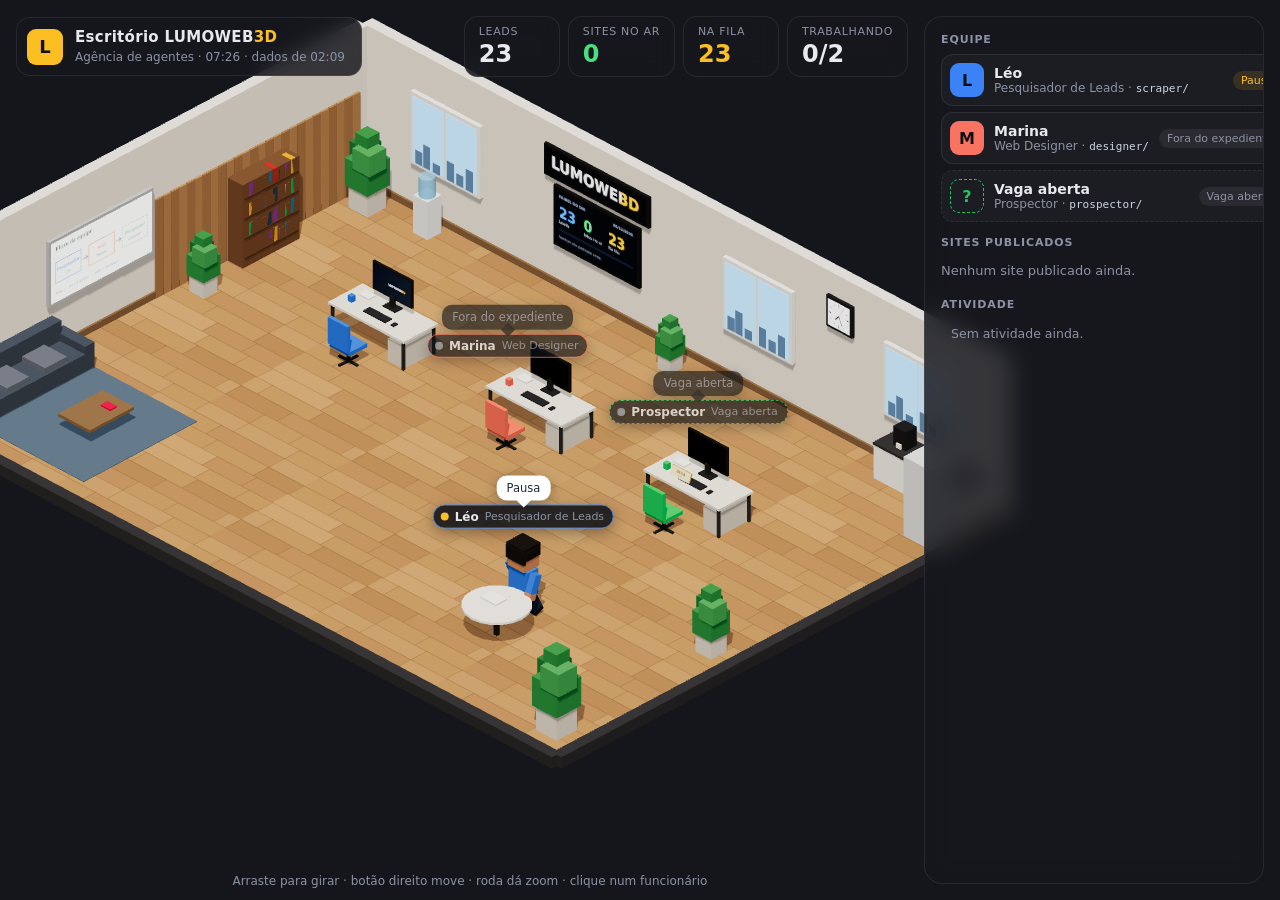
==== escritorio/index.html @ a56348cf "Escritório: atualiza página e dados" ====
<!doctype html>
<html lang="pt-BR">
<head>
  <meta charset="utf-8">
  <meta name="robots" content="noindex">
  <meta name="viewport" content="width=device-width, initial-scale=1">
  <title>Escritório LUMOWEB3D</title>
  <link rel="icon" href="data:image/svg+xml,<svg xmlns='http://www.w3.org/2000/svg' viewBox='0 0 32 32'><rect width='32' height='32' rx='7' fill='%23fbbf24'/><rect x='9' y='7' width='6' height='18' fill='%23111'/><rect x='9' y='19' width='14' height='6' fill='%23111'/></svg>">
  <link rel="stylesheet" href="estilo.css">
  <script type="importmap">
    {
      "imports": {
        "three": "./vendor/three/build/three.module.js",
        "three/addons/": "./vendor/three/examples/jsm/"
      }
    }
  </script>
</head>
<body>
  <main id="palco"></main>

  <header class="topo">
    <div class="marca">
      <span class="logo">L</span>
      <div><b>Escritório LUMOWEB<em>3D</em></b><small>Agência de agentes · <span id="relogio">--:--</span><span id="atualizado"></span></small></div>
    </div>
    <dl class="metricas">
      <div><dt>Leads</dt><dd id="m-leads">–</dd></div>
      <div><dt>Sites no ar</dt><dd id="m-sites" class="verde">–</dd></div>
      <div><dt>Na fila</dt><dd id="m-fila" class="amarelo">–</dd></div>
      <div><dt>Trabalhando</dt><dd id="m-ativos">–</dd></div>
    </dl>
  </header>

  <aside class="painel">
    <section>
      <h2>Equipe</h2>
      <ul id="equipe" class="equipe"></ul>
    </section>
    <section>
      <h2>Sites publicados</h2>
      <ul id="sites" class="sites"></ul>
    </section>
    <section class="cresce">
      <h2>Atividade</h2>
      <ul id="atividade" class="atividade"></ul>
    </section>
  </aside>

  <div id="detalhe" class="detalhe" hidden>
    <button class="fechar" aria-label="Fechar">×</button>
    <div class="conteudo"></div>
  </div>

  <p class="dica">Arraste para girar · botão direito move · roda dá zoom · clique num funcionário</p>
  <p class="aviso-offline">Sem conexão com o servidor do escritório…</p>

  <script type="module" src="cena.js"></script>
</body>
</html>
---- escritorio/estilo.css ----
:root {
  --fundo: #14161b;
  --vidro: rgba(22, 24, 30, 0.82);
  --borda: rgba(255, 255, 255, 0.08);
  --texto: #e7e9ee;
  --suave: #8b93a4;
  --verde: #4ade80;
  --amarelo: #fbbf24;
  --vermelho: #f87171;
  --raio: 14px;
  --painel: 340px;
  font-family: Inter, system-ui, -apple-system, 'Segoe UI', sans-serif;
  color: var(--texto);
}

* { box-sizing: border-box; }
html, body { margin: 0; height: 100%; background: var(--fundo); overflow: hidden; }
button { font: inherit; color: inherit; }
code { font-family: ui-monospace, Consolas, monospace; font-size: 0.92em; color: #cbd5e1; }

#palco { position: fixed; inset: 0; }
#palco canvas { display: block; }
.camada-rotulos { position: absolute; inset: 0; }

/* ---------- Topo ---------- */
.topo {
  position: fixed; top: 16px; left: 16px; right: calc(var(--painel) + 32px);
  display: flex; gap: 16px; align-items: center; justify-content: space-between; flex-wrap: wrap;
  pointer-events: none;
}
.topo > * { pointer-events: auto; }
.marca {
  display: flex; gap: 12px; align-items: center; padding: 10px 16px 10px 10px;
  background: var(--vidro); border: 1px solid var(--borda); border-radius: var(--raio); backdrop-filter: blur(10px);
}
.marca b { display: block; font-size: 15px; letter-spacing: 0.02em; }
.marca em { font-style: normal; color: var(--amarelo); }
.marca small { color: var(--suave); font-size: 12px; }
.logo {
  width: 36px; height: 36px; border-radius: 9px; display: grid; place-items: center;
  background: var(--amarelo); color: #111; font-weight: 800; font-size: 18px;
}
.metricas { display: flex; gap: 8px; margin: 0; }
.metricas div {
  min-width: 96px; padding: 8px 14px; background: var(--vidro); border: 1px solid var(--borda);
  border-radius: var(--raio); backdrop-filter: blur(10px);
}
.metricas dt { font-size: 11px; color: var(--suave); text-transform: uppercase; letter-spacing: 0.06em; }
.metricas dd { margin: 2px 0 0; font-size: 24px; font-weight: 700; font-variant-numeric: tabular-nums; }
.verde { color: var(--verde); }
.amarelo { color: var(--amarelo); }

/* ---------- Painel lateral ---------- */
.painel {
  position: fixed; top: 16px; right: 16px; bottom: 16px; width: var(--painel);
  display: flex; flex-direction: column; gap: 14px; padding: 16px;
  background: var(--vidro); border: 1px solid var(--borda); border-radius: 18px; backdrop-filter: blur(12px);
  overflow: hidden;
}
.painel section { display: flex; flex-direction: column; min-height: 0; }
.painel .cresce { flex: 1; }
.painel h2 { margin: 0 0 8px; font-size: 11px; font-weight: 600; color: var(--suave); text-transform: uppercase; letter-spacing: 0.08em; }
.painel ul { list-style: none; margin: 0; padding: 0; }

.equipe { display: grid; gap: 6px; }
.membro {
  width: 100%; display: flex; align-items: center; gap: 10px; padding: 8px; text-align: left;
  background: rgba(255, 255, 255, 0.03); border: 1px solid var(--borda); border-radius: 12px; cursor: pointer;
  transition: background 0.2s, border-color 0.2s;
}
.membro:hover, .membro:focus-visible { background: rgba(255, 255, 255, 0.07); border-color: var(--cor); outline: none; }
.avatar {
  flex: none; width: 34px; height: 34px; border-radius: 9px; display: grid; place-items: center;
  background: var(--cor); color: #111; font-weight: 800;
}
.membro .info { flex: 1; min-width: 0; }
.membro b { display: block; font-size: 14px; }
.membro small { color: var(--suave); font-size: 12px; white-space: nowrap; overflow: hidden; text-overflow: ellipsis; display: block; }
.selo { font-size: 11px; padding: 3px 8px; border-radius: 999px; background: rgba(255, 255, 255, 0.06); color: var(--suave); white-space: nowrap; }
.membro[data-estado='trabalhando'] .selo { background: rgba(74, 222, 128, 0.15); color: var(--verde); }
.membro[data-estado='erro'] .selo { background: rgba(248, 113, 113, 0.15); color: var(--vermelho); }
.membro[data-estado='ocioso'] .selo { background: rgba(251, 191, 36, 0.12); color: var(--amarelo); }
.membro[data-estado='vaga'] { border-style: dashed; }
.membro[data-estado='vaga'] .avatar { background: transparent; border: 1px dashed var(--cor); color: var(--cor); }

.sites { display: grid; gap: 4px; max-height: 190px; overflow: auto; }
.sites a {
  display: block; padding: 8px 10px; border-radius: 10px; text-decoration: none; color: inherit;
  background: rgba(255, 255, 255, 0.03); transition: background 0.2s;
}
.sites a:hover { background: rgba(74, 222, 128, 0.1); }
.sites b { display: block; font-size: 13px; white-space: nowrap; overflow: hidden; text-overflow: ellipsis; }
.sites small { color: var(--suave); font-size: 11px; }

.atividade { overflow: auto; display: grid; gap: 2px; align-content: start; }
.atividade li { display: flex; gap: 10px; font-size: 12.5px; line-height: 1.4; padding: 6px 0 6px 10px; border-left: 2px solid var(--cor); }
.atividade time { color: var(--suave); font-variant-numeric: tabular-nums; flex: none; }
.vazio { color: var(--suave); font-size: 13px; padding: 6px 0; border: 0 !important; }

/* ---------- Etiquetas sobre os bonequinhos ---------- */
.etiqueta {
  display: flex; flex-direction: column; align-items: center; gap: 4px;
  background: none; border: 0; padding: 0; cursor: pointer; pointer-events: auto;
}
.cracha {
  display: flex; align-items: center; gap: 6px; padding: 4px 9px 4px 7px; border-radius: 999px;
  background: rgba(17, 19, 24, 0.88); border: 1.5px solid var(--cor); font-size: 12px; white-space: nowrap;
  box-shadow: 0 4px 14px rgba(0, 0, 0, 0.35);
}
.cracha small { color: var(--suave); font-size: 11px; }
.ponto { width: 8px; height: 8px; border-radius: 50%; background: var(--suave); }
.balao {
  max-width: 240px; padding: 5px 10px; border-radius: 10px; font-size: 11.5px; line-height: 1.3;
  background: #fff; color: #1f2937; box-shadow: 0 4px 14px rgba(0, 0, 0, 0.3); position: relative;
}
.balao:empty { display: none; }
.balao::after {
  content: ''; position: absolute; left: 50%; bottom: -5px; width: 10px; height: 10px;
  background: inherit; transform: translateX(-50%) rotate(45deg);
}
.etiqueta[data-estado='trabalhando'] .ponto { background: var(--verde); box-shadow: 0 0 0 0 var(--verde); animation: pulso 1.6s infinite; }
.etiqueta[data-estado='ocioso'] .ponto { background: var(--amarelo); }
.etiqueta[data-estado='erro'] .ponto { background: var(--vermelho); }
.etiqueta[data-estado='erro'] .balao { background: #fee2e2; color: #991b1b; }
.etiqueta[data-estado='offline'], .etiqueta[data-estado='vaga'] { opacity: 0.75; }
.etiqueta[data-estado='offline'] .balao, .etiqueta[data-estado='vaga'] .balao { background: rgba(17, 19, 24, 0.85); color: var(--suave); }
.etiqueta[data-estado='vaga'] .cracha { border-style: dashed; }
@keyframes pulso { 70% { box-shadow: 0 0 0 7px transparent; } 100% { box-shadow: 0 0 0 0 transparent; } }

/* ---------- Detalhe do funcionário ---------- */
.detalhe {
  position: fixed; left: 16px; bottom: 16px; width: min(380px, calc(100vw - 32px)); max-height: 60vh; overflow: auto;
  padding: 18px; background: var(--vidro); border: 1px solid var(--borda); border-top: 3px solid var(--cor);
  border-radius: 18px; backdrop-filter: blur(12px); box-shadow: 0 20px 50px rgba(0, 0, 0, 0.45);
  animation: entra 0.25s ease-out;
}
@keyframes entra { from { opacity: 0; transform: translateY(10px); } }
.detalhe .fechar {
  position: absolute; top: 10px; right: 10px; width: 32px; height: 32px; border-radius: 8px;
  background: rgba(255, 255, 255, 0.06); border: 0; font-size: 20px; cursor: pointer;
}
.detalhe header { display: flex; gap: 12px; align-items: center; }
.detalhe header .avatar { width: 44px; height: 44px; font-size: 20px; }
.detalhe h2 { margin: 0; font-size: 18px; }
.detalhe header p { margin: 2px 0 0; color: var(--suave); font-size: 13px; }
.descricao { font-size: 13px; color: #c3c8d4; line-height: 1.5; }
.detalhe dl { display: grid; grid-template-columns: auto 1fr; gap: 6px 14px; margin: 12px 0; font-size: 13px; }
.detalhe dt { color: var(--suave); }
.detalhe dd { margin: 0; }
.detalhe h3 { font-size: 11px; color: var(--suave); text-transform: uppercase; letter-spacing: 0.08em; margin: 16px 0 6px; }
.historico { list-style: none; padding: 0; margin: 0; display: grid; gap: 4px; font-size: 12.5px; }
.historico time { color: var(--suave); margin-right: 6px; font-variant-numeric: tabular-nums; }
.historico li[data-estado='erro'] { color: var(--vermelho); }

.dica {
  position: fixed; left: 50%; bottom: 12px; transform: translateX(calc(-50% - var(--painel) / 2));
  margin: 0; font-size: 12px; color: var(--suave); pointer-events: none;
}
.aviso-offline {
  display: none; position: fixed; top: 90px; left: 50%; transform: translateX(-50%); margin: 0;
  padding: 8px 14px; border-radius: 999px; background: #7f1d1d; font-size: 13px;
}
.desconectado .aviso-offline { display: block; }

/* ---------- Telas menores ---------- */
@media (max-width: 900px) {
  :root { --painel: 0px; }
  .topo { right: 16px; }
  .metricas div { min-width: 0; padding: 6px 10px; }
  .metricas dd { font-size: 18px; }
  .painel { top: auto; left: 16px; width: auto; height: 34vh; }
  .detalhe { bottom: calc(34vh + 28px); }
  .dica { display: none; }
}
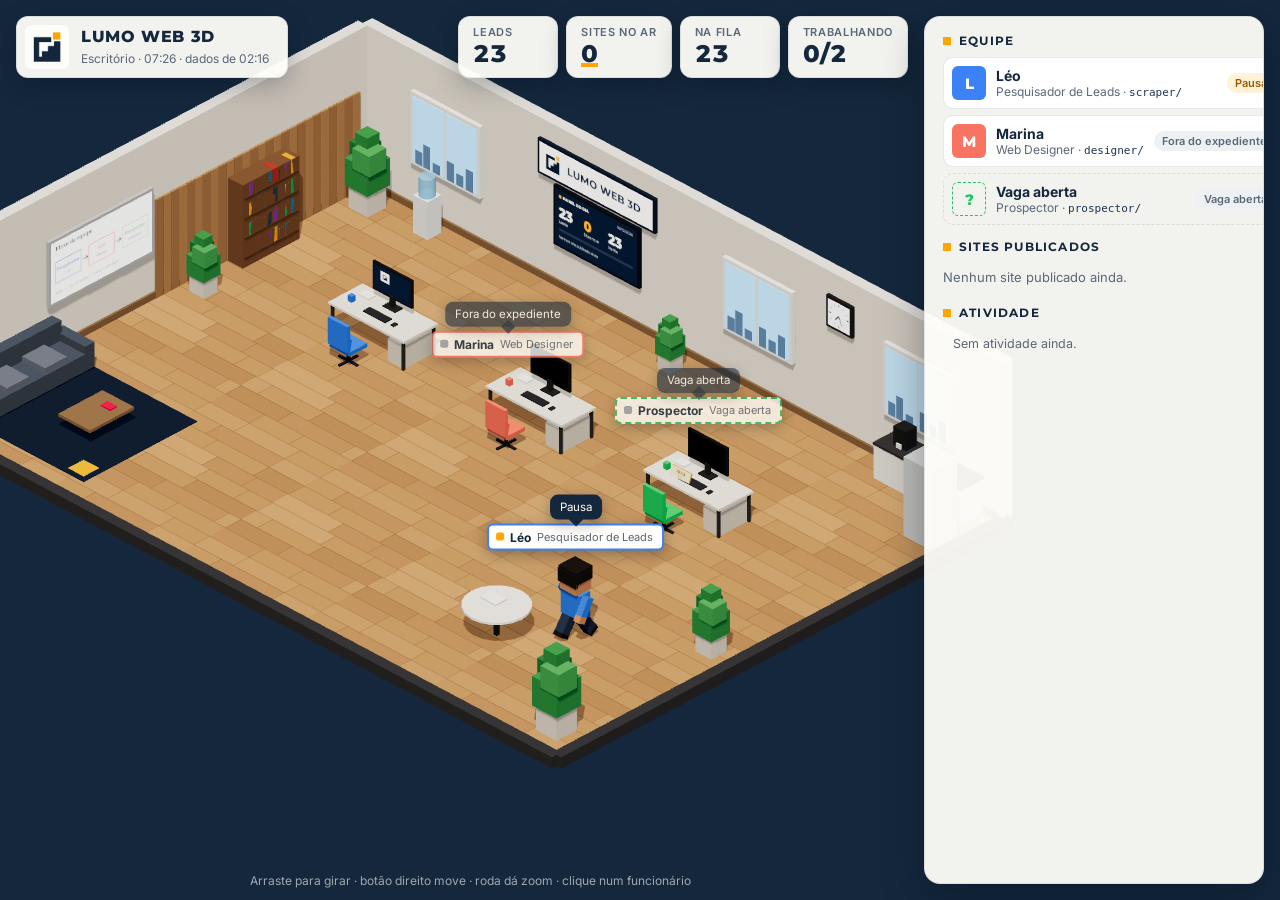
==== commit 63fb9de5: "Escritório: atualiza página e dados" ====
--- a/escritorio/index.html
+++ b/escritorio/index.html
@@ -4,8 +4,11 @@
   <meta charset="utf-8">
   <meta name="robots" content="noindex">
   <meta name="viewport" content="width=device-width, initial-scale=1">
-  <title>Escritório LUMOWEB3D</title>
-  <link rel="icon" href="data:image/svg+xml,<svg xmlns='http://www.w3.org/2000/svg' viewBox='0 0 32 32'><rect width='32' height='32' rx='7' fill='%23fbbf24'/><rect x='9' y='7' width='6' height='18' fill='%23111'/><rect x='9' y='19' width='14' height='6' fill='%23111'/></svg>">
+  <title>Escritório LUMO WEB 3D</title>
+  <link rel="icon" type="image/png" href="marca/logo.png">
+  <link rel="preconnect" href="https://fonts.googleapis.com">
+  <link rel="preconnect" href="https://fonts.gstatic.com" crossorigin>
+  <link rel="stylesheet" href="https://fonts.googleapis.com/css2?family=Inter:wght@400;500;600;700&family=Montserrat:wght@600;700;800&display=swap">
   <link rel="stylesheet" href="estilo.css">
   <script type="importmap">
     {
@@ -21,13 +24,13 @@
 
   <header class="topo">
     <div class="marca">
-      <span class="logo">L</span>
-      <div><b>Escritório LUMOWEB<em>3D</em></b><small>Agência de agentes · <span id="relogio">--:--</span><span id="atualizado"></span></small></div>
+      <img class="logo" src="marca/logo.png" alt="LUMO WEB 3D" width="44" height="44">
+      <div><b>LUMO WEB 3D</b><small>Escritório · <span id="relogio">--:--</span><span id="atualizado"></span></small></div>
     </div>
     <dl class="metricas">
       <div><dt>Leads</dt><dd id="m-leads">–</dd></div>
-      <div><dt>Sites no ar</dt><dd id="m-sites" class="verde">–</dd></div>
-      <div><dt>Na fila</dt><dd id="m-fila" class="amarelo">–</dd></div>
+      <div><dt>Sites no ar</dt><dd id="m-sites" class="destaque">–</dd></div>
+      <div><dt>Na fila</dt><dd id="m-fila">–</dd></div>
       <div><dt>Trabalhando</dt><dd id="m-ativos">–</dd></div>
     </dl>
   </header>
--- a/escritorio/estilo.css
+++ b/escritorio/estilo.css
@@ -1,14 +1,20 @@
+/* Identidade LUMO WEB 3D: azul-marinho (base), laranja (destaques e ações), branco quente (fundos). */
 :root {
-  --fundo: #14161b;
-  --vidro: rgba(22, 24, 30, 0.82);
-  --borda: rgba(255, 255, 255, 0.08);
-  --texto: #e7e9ee;
-  --suave: #8b93a4;
-  --verde: #4ade80;
-  --amarelo: #fbbf24;
-  --vermelho: #f87171;
-  --raio: 14px;
+  --marinho: #14273c;
+  --marinho-2: #1d3550;
+  --laranja: #ffa602;
+  --branco: #fefdf9;
+  --fundo: var(--marinho);
+  --cartao: rgba(254, 253, 249, 0.95);
+  --borda: rgba(20, 39, 60, 0.1);
+  --texto: var(--marinho);
+  --suave: #5b6878;
+  --ok: #15803d;
+  --pausa: #9a5b00;
+  --erro: #c62828;
+  --raio: 12px;
   --painel: 340px;
+  --titulo: Montserrat, Inter, system-ui, sans-serif;
   font-family: Inter, system-ui, -apple-system, 'Segoe UI', sans-serif;
   color: var(--texto);
 }
@@ -16,7 +22,7 @@
 * { box-sizing: border-box; }
 html, body { margin: 0; height: 100%; background: var(--fundo); overflow: hidden; }
 button { font: inherit; color: inherit; }
-code { font-family: ui-monospace, Consolas, monospace; font-size: 0.92em; color: #cbd5e1; }
+code { font-family: ui-monospace, Consolas, monospace; font-size: 0.92em; color: var(--marinho-2); }
 
 #palco { position: fixed; inset: 0; }
 #palco canvas { display: block; }
@@ -25,75 +31,77 @@
 /* ---------- Topo ---------- */
 .topo {
   position: fixed; top: 16px; left: 16px; right: calc(var(--painel) + 32px);
-  display: flex; gap: 16px; align-items: center; justify-content: space-between; flex-wrap: wrap;
+  display: flex; gap: 12px; align-items: stretch; justify-content: space-between; flex-wrap: wrap;
   pointer-events: none;
 }
 .topo > * { pointer-events: auto; }
 .marca {
-  display: flex; gap: 12px; align-items: center; padding: 10px 16px 10px 10px;
-  background: var(--vidro); border: 1px solid var(--borda); border-radius: var(--raio); backdrop-filter: blur(10px);
+  display: flex; gap: 12px; align-items: center; padding: 8px 18px 8px 8px;
+  background: var(--cartao); border: 1px solid var(--borda); border-radius: var(--raio);
+  box-shadow: 0 8px 24px rgba(5, 14, 26, 0.25);
 }
-.marca b { display: block; font-size: 15px; letter-spacing: 0.02em; }
-.marca em { font-style: normal; color: var(--amarelo); }
+/* A logo original já traz a própria área de respiro, sempre sobre fundo claro */
+.logo { display: block; width: 44px; height: 44px; border-radius: 6px; }
+.marca b { display: block; font: 800 16px/1.2 var(--titulo); letter-spacing: 0.04em; }
 .marca small { color: var(--suave); font-size: 12px; }
-.logo {
-  width: 36px; height: 36px; border-radius: 9px; display: grid; place-items: center;
-  background: var(--amarelo); color: #111; font-weight: 800; font-size: 18px;
-}
 .metricas { display: flex; gap: 8px; margin: 0; }
 .metricas div {
-  min-width: 96px; padding: 8px 14px; background: var(--vidro); border: 1px solid var(--borda);
-  border-radius: var(--raio); backdrop-filter: blur(10px);
+  min-width: 100px; padding: 8px 14px; background: var(--cartao); border: 1px solid var(--borda);
+  border-radius: var(--raio); box-shadow: 0 8px 24px rgba(5, 14, 26, 0.25);
 }
-.metricas dt { font-size: 11px; color: var(--suave); text-transform: uppercase; letter-spacing: 0.06em; }
-.metricas dd { margin: 2px 0 0; font-size: 24px; font-weight: 700; font-variant-numeric: tabular-nums; }
-.verde { color: var(--verde); }
-.amarelo { color: var(--amarelo); }
+.metricas dt { font-size: 11px; font-weight: 600; color: var(--suave); text-transform: uppercase; letter-spacing: 0.06em; }
+.metricas dd { margin: 2px 0 0; font: 800 24px/1.1 var(--titulo); font-variant-numeric: tabular-nums; }
+.metricas .destaque { color: var(--marinho); box-shadow: inset 0 -4px 0 var(--laranja); display: inline-block; }
 
 /* ---------- Painel lateral ---------- */
 .painel {
   position: fixed; top: 16px; right: 16px; bottom: 16px; width: var(--painel);
-  display: flex; flex-direction: column; gap: 14px; padding: 16px;
-  background: var(--vidro); border: 1px solid var(--borda); border-radius: 18px; backdrop-filter: blur(12px);
-  overflow: hidden;
+  display: flex; flex-direction: column; gap: 16px; padding: 18px;
+  background: var(--cartao); border: 1px solid var(--borda); border-radius: 16px;
+  box-shadow: 0 12px 40px rgba(5, 14, 26, 0.35); overflow: hidden;
 }
 .painel section { display: flex; flex-direction: column; min-height: 0; }
 .painel .cresce { flex: 1; }
-.painel h2 { margin: 0 0 8px; font-size: 11px; font-weight: 600; color: var(--suave); text-transform: uppercase; letter-spacing: 0.08em; }
+.painel h2 {
+  margin: 0 0 10px; font: 700 12px/1 var(--titulo); color: var(--marinho);
+  text-transform: uppercase; letter-spacing: 0.1em; display: flex; align-items: center; gap: 8px;
+}
+/* Quadradinho laranja da logo como marcador de seção */
+.painel h2::before { content: ''; width: 8px; height: 8px; background: var(--laranja); }
 .painel ul { list-style: none; margin: 0; padding: 0; }
 
 .equipe { display: grid; gap: 6px; }
 .membro {
   width: 100%; display: flex; align-items: center; gap: 10px; padding: 8px; text-align: left;
-  background: rgba(255, 255, 255, 0.03); border: 1px solid var(--borda); border-radius: 12px; cursor: pointer;
-  transition: background 0.2s, border-color 0.2s;
+  background: #fff; border: 1px solid var(--borda); border-radius: 10px; cursor: pointer;
+  transition: border-color 0.2s, box-shadow 0.2s;
 }
-.membro:hover, .membro:focus-visible { background: rgba(255, 255, 255, 0.07); border-color: var(--cor); outline: none; }
+.membro:hover, .membro:focus-visible { border-color: var(--cor); box-shadow: 0 4px 14px rgba(20, 39, 60, 0.12); outline: none; }
 .avatar {
-  flex: none; width: 34px; height: 34px; border-radius: 9px; display: grid; place-items: center;
-  background: var(--cor); color: #111; font-weight: 800;
+  flex: none; width: 34px; height: 34px; border-radius: 6px; display: grid; place-items: center;
+  background: var(--cor); color: #fff; font: 800 15px var(--titulo);
 }
 .membro .info { flex: 1; min-width: 0; }
 .membro b { display: block; font-size: 14px; }
 .membro small { color: var(--suave); font-size: 12px; white-space: nowrap; overflow: hidden; text-overflow: ellipsis; display: block; }
-.selo { font-size: 11px; padding: 3px 8px; border-radius: 999px; background: rgba(255, 255, 255, 0.06); color: var(--suave); white-space: nowrap; }
-.membro[data-estado='trabalhando'] .selo { background: rgba(74, 222, 128, 0.15); color: var(--verde); }
-.membro[data-estado='erro'] .selo { background: rgba(248, 113, 113, 0.15); color: var(--vermelho); }
-.membro[data-estado='ocioso'] .selo { background: rgba(251, 191, 36, 0.12); color: var(--amarelo); }
-.membro[data-estado='vaga'] { border-style: dashed; }
-.membro[data-estado='vaga'] .avatar { background: transparent; border: 1px dashed var(--cor); color: var(--cor); }
+.selo { font-size: 11px; font-weight: 600; padding: 3px 8px; border-radius: 999px; background: #eef1f4; color: var(--suave); white-space: nowrap; }
+.membro[data-estado='trabalhando'] .selo { background: #dcfce7; color: var(--ok); }
+.membro[data-estado='erro'] .selo { background: #fde2e2; color: var(--erro); }
+.membro[data-estado='ocioso'] .selo { background: #fff2d6; color: var(--pausa); }
+.membro[data-estado='vaga'] { border-style: dashed; background: transparent; }
+.membro[data-estado='vaga'] .avatar { background: transparent; border: 1.5px dashed var(--cor); color: var(--cor); }
 
 .sites { display: grid; gap: 4px; max-height: 190px; overflow: auto; }
 .sites a {
-  display: block; padding: 8px 10px; border-radius: 10px; text-decoration: none; color: inherit;
-  background: rgba(255, 255, 255, 0.03); transition: background 0.2s;
+  display: block; padding: 8px 10px; border-radius: 8px; text-decoration: none; color: inherit;
+  background: #fff; border: 1px solid var(--borda); transition: border-color 0.2s;
 }
-.sites a:hover { background: rgba(74, 222, 128, 0.1); }
+.sites a:hover, .sites a:focus-visible { border-color: var(--laranja); outline: none; }
 .sites b { display: block; font-size: 13px; white-space: nowrap; overflow: hidden; text-overflow: ellipsis; }
 .sites small { color: var(--suave); font-size: 11px; }
 
 .atividade { overflow: auto; display: grid; gap: 2px; align-content: start; }
-.atividade li { display: flex; gap: 10px; font-size: 12.5px; line-height: 1.4; padding: 6px 0 6px 10px; border-left: 2px solid var(--cor); }
+.atividade li { display: flex; gap: 10px; font-size: 12.5px; line-height: 1.4; padding: 6px 0 6px 10px; border-left: 3px solid var(--cor); }
 .atividade time { color: var(--suave); font-variant-numeric: tabular-nums; flex: none; }
 .vazio { color: var(--suave); font-size: 13px; padding: 6px 0; border: 0 !important; }
 
@@ -103,62 +111,65 @@
   background: none; border: 0; padding: 0; cursor: pointer; pointer-events: auto;
 }
 .cracha {
-  display: flex; align-items: center; gap: 6px; padding: 4px 9px 4px 7px; border-radius: 999px;
-  background: rgba(17, 19, 24, 0.88); border: 1.5px solid var(--cor); font-size: 12px; white-space: nowrap;
-  box-shadow: 0 4px 14px rgba(0, 0, 0, 0.35);
+  display: flex; align-items: center; gap: 6px; padding: 4px 9px 4px 7px; border-radius: 6px;
+  background: var(--branco); color: var(--marinho); border: 2px solid var(--cor); font-size: 12px; white-space: nowrap;
+  box-shadow: 0 4px 14px rgba(5, 14, 26, 0.3);
 }
 .cracha small { color: var(--suave); font-size: 11px; }
-.ponto { width: 8px; height: 8px; border-radius: 50%; background: var(--suave); }
+.ponto { width: 8px; height: 8px; border-radius: 2px; background: #9aa5b1; }
 .balao {
-  max-width: 240px; padding: 5px 10px; border-radius: 10px; font-size: 11.5px; line-height: 1.3;
-  background: #fff; color: #1f2937; box-shadow: 0 4px 14px rgba(0, 0, 0, 0.3); position: relative;
+  max-width: 240px; padding: 5px 10px; border-radius: 8px; font-size: 11.5px; line-height: 1.3;
+  background: var(--marinho); color: var(--branco); box-shadow: 0 4px 14px rgba(5, 14, 26, 0.3); position: relative;
 }
 .balao:empty { display: none; }
 .balao::after {
   content: ''; position: absolute; left: 50%; bottom: -5px; width: 10px; height: 10px;
   background: inherit; transform: translateX(-50%) rotate(45deg);
 }
-.etiqueta[data-estado='trabalhando'] .ponto { background: var(--verde); box-shadow: 0 0 0 0 var(--verde); animation: pulso 1.6s infinite; }
-.etiqueta[data-estado='ocioso'] .ponto { background: var(--amarelo); }
-.etiqueta[data-estado='erro'] .ponto { background: var(--vermelho); }
-.etiqueta[data-estado='erro'] .balao { background: #fee2e2; color: #991b1b; }
-.etiqueta[data-estado='offline'], .etiqueta[data-estado='vaga'] { opacity: 0.75; }
-.etiqueta[data-estado='offline'] .balao, .etiqueta[data-estado='vaga'] .balao { background: rgba(17, 19, 24, 0.85); color: var(--suave); }
+.etiqueta[data-estado='trabalhando'] .ponto { background: #22c55e; box-shadow: 0 0 0 0 #22c55e; animation: pulso 1.6s infinite; }
+.etiqueta[data-estado='ocioso'] .ponto { background: var(--laranja); }
+.etiqueta[data-estado='erro'] .ponto { background: var(--erro); }
+.etiqueta[data-estado='erro'] .balao { background: var(--erro); }
+.etiqueta[data-estado='offline'], .etiqueta[data-estado='vaga'] { opacity: 0.8; }
+.etiqueta[data-estado='offline'] .balao, .etiqueta[data-estado='vaga'] .balao { background: rgba(20, 39, 60, 0.75); }
 .etiqueta[data-estado='vaga'] .cracha { border-style: dashed; }
 @keyframes pulso { 70% { box-shadow: 0 0 0 7px transparent; } 100% { box-shadow: 0 0 0 0 transparent; } }
 
 /* ---------- Detalhe do funcionário ---------- */
 .detalhe {
   position: fixed; left: 16px; bottom: 16px; width: min(380px, calc(100vw - 32px)); max-height: 60vh; overflow: auto;
-  padding: 18px; background: var(--vidro); border: 1px solid var(--borda); border-top: 3px solid var(--cor);
-  border-radius: 18px; backdrop-filter: blur(12px); box-shadow: 0 20px 50px rgba(0, 0, 0, 0.45);
+  padding: 18px; background: var(--cartao); border: 1px solid var(--borda); border-top: 4px solid var(--cor);
+  border-radius: 14px; box-shadow: 0 20px 50px rgba(5, 14, 26, 0.45);
   animation: entra 0.25s ease-out;
 }
 @keyframes entra { from { opacity: 0; transform: translateY(10px); } }
+@media (prefers-reduced-motion: reduce) { .detalhe { animation: none; } .etiqueta .ponto { animation: none !important; } }
+/* Ação: botão laranja com texto azul-marinho */
 .detalhe .fechar {
-  position: absolute; top: 10px; right: 10px; width: 32px; height: 32px; border-radius: 8px;
-  background: rgba(255, 255, 255, 0.06); border: 0; font-size: 20px; cursor: pointer;
+  position: absolute; top: 12px; right: 12px; width: 32px; height: 32px; border-radius: 6px;
+  background: var(--laranja); color: var(--marinho); border: 0; font-size: 20px; font-weight: 700; cursor: pointer;
 }
+.detalhe .fechar:focus-visible { outline: 2px solid var(--marinho); outline-offset: 2px; }
 .detalhe header { display: flex; gap: 12px; align-items: center; }
 .detalhe header .avatar { width: 44px; height: 44px; font-size: 20px; }
-.detalhe h2 { margin: 0; font-size: 18px; }
+.detalhe h2 { margin: 0; font: 800 18px var(--titulo); }
 .detalhe header p { margin: 2px 0 0; color: var(--suave); font-size: 13px; }
-.descricao { font-size: 13px; color: #c3c8d4; line-height: 1.5; }
+.descricao { font-size: 13px; color: #34475c; line-height: 1.5; }
 .detalhe dl { display: grid; grid-template-columns: auto 1fr; gap: 6px 14px; margin: 12px 0; font-size: 13px; }
 .detalhe dt { color: var(--suave); }
 .detalhe dd { margin: 0; }
-.detalhe h3 { font-size: 11px; color: var(--suave); text-transform: uppercase; letter-spacing: 0.08em; margin: 16px 0 6px; }
+.detalhe h3 { font: 700 11px var(--titulo); color: var(--marinho); text-transform: uppercase; letter-spacing: 0.1em; margin: 16px 0 6px; }
 .historico { list-style: none; padding: 0; margin: 0; display: grid; gap: 4px; font-size: 12.5px; }
 .historico time { color: var(--suave); margin-right: 6px; font-variant-numeric: tabular-nums; }
-.historico li[data-estado='erro'] { color: var(--vermelho); }
+.historico li[data-estado='erro'] { color: var(--erro); }
 
 .dica {
   position: fixed; left: 50%; bottom: 12px; transform: translateX(calc(-50% - var(--painel) / 2));
-  margin: 0; font-size: 12px; color: var(--suave); pointer-events: none;
+  margin: 0; font-size: 12px; color: rgba(254, 253, 249, 0.6); pointer-events: none;
 }
 .aviso-offline {
-  display: none; position: fixed; top: 90px; left: 50%; transform: translateX(-50%); margin: 0;
-  padding: 8px 14px; border-radius: 999px; background: #7f1d1d; font-size: 13px;
+  display: none; position: fixed; top: 96px; left: 50%; transform: translateX(-50%); margin: 0;
+  padding: 8px 14px; border-radius: 8px; background: var(--erro); color: #fff; font-size: 13px;
 }
 .desconectado .aviso-offline { display: block; }
 
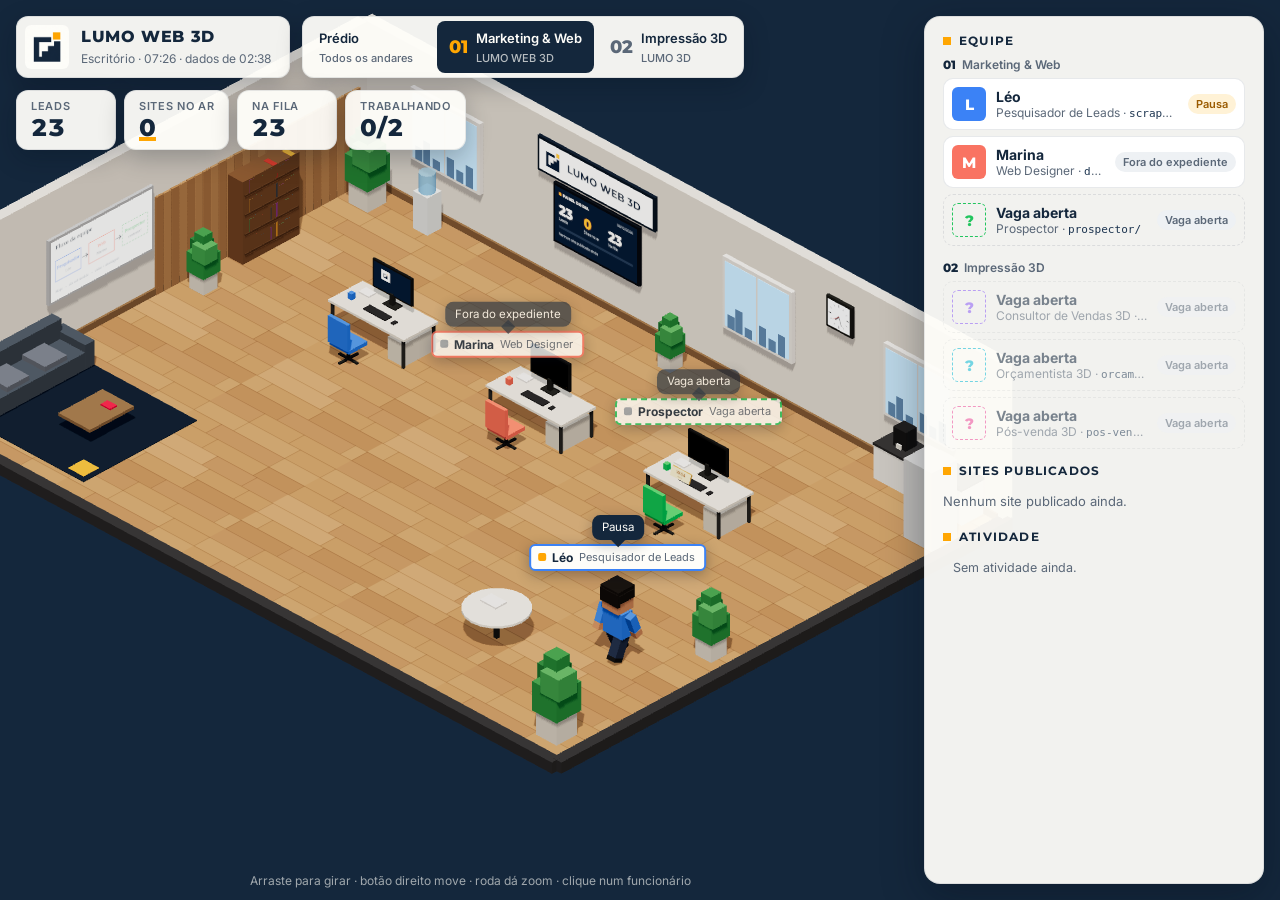
==== commit a1e2d8f0: "Escritório: atualiza página e dados" ====
--- a/escritorio/index.html
+++ b/escritorio/index.html
@@ -27,6 +27,7 @@
       <img class="logo" src="marca/logo.png" alt="LUMO WEB 3D" width="44" height="44">
       <div><b>LUMO WEB 3D</b><small>Escritório · <span id="relogio">--:--</span><span id="atualizado"></span></small></div>
     </div>
+    <nav id="andares" class="andares" aria-label="Andares do prédio"></nav>
     <dl class="metricas">
       <div><dt>Leads</dt><dd id="m-leads">–</dd></div>
       <div><dt>Sites no ar</dt><dd id="m-sites" class="destaque">–</dd></div>
--- a/escritorio/estilo.css
+++ b/escritorio/estilo.css
@@ -70,7 +70,7 @@
 .painel h2::before { content: ''; width: 8px; height: 8px; background: var(--laranja); }
 .painel ul { list-style: none; margin: 0; padding: 0; }
 
-.equipe { display: grid; gap: 6px; }
+.equipe { display: grid; grid-template-columns: minmax(0, 1fr); gap: 6px; }
 .membro {
   width: 100%; display: flex; align-items: center; gap: 10px; padding: 8px; text-align: left;
   background: #fff; border: 1px solid var(--borda); border-radius: 10px; cursor: pointer;
@@ -183,3 +183,46 @@
   .detalhe { bottom: calc(34vh + 28px); }
   .dica { display: none; }
 }
+
+/* ---------- Andares do prédio ---------- */
+.andares {
+  display: flex; gap: 4px; padding: 4px; margin-right: auto;
+  background: var(--cartao); border: 1px solid var(--borda); border-radius: var(--raio);
+  box-shadow: 0 8px 24px rgba(5, 14, 26, 0.25);
+}
+.andares button {
+  display: grid; grid-template-columns: auto auto; column-gap: 8px; align-items: center; justify-items: start;
+  padding: 6px 12px; border: 0; border-radius: 8px; background: transparent; cursor: pointer;
+  font-size: 13px; font-weight: 600; color: var(--marinho); text-align: left;
+  transition: background 0.2s;
+}
+.andares button b { grid-row: span 2; font: 800 18px var(--titulo); color: var(--suave); }
+.andares button small { grid-column: 2; font-size: 11px; font-weight: 500; color: var(--suave); }
+.andares button:first-child small { grid-column: 1; }
+.andares button:hover { background: #f1efe8; }
+.andares button:focus-visible { outline: 2px solid var(--laranja); outline-offset: 1px; }
+.andares button.ativo { background: var(--marinho); color: var(--branco); }
+.andares button.ativo b { color: var(--laranja); }
+.andares button.ativo small { color: rgba(254, 253, 249, 0.7); }
+
+.grupo-andar { display: grid; gap: 6px; }
+.grupo-andar + .grupo-andar { margin-top: 8px; }
+.grupo-andar > button {
+  justify-self: start; display: flex; gap: 6px; align-items: baseline; padding: 0; border: 0; background: none;
+  font-size: 12px; font-weight: 600; color: var(--suave); cursor: pointer;
+}
+.grupo-andar > button b { font: 800 12px var(--titulo); color: var(--marinho); }
+.grupo-andar > button:hover { color: var(--marinho); }
+.grupo-andar > ul { display: grid; gap: 6px; }
+.grupo-andar.fora > ul { opacity: 0.55; }
+
+.placa-andar {
+  display: flex; align-items: center; gap: 12px; padding: 10px 16px 10px 10px; cursor: pointer; text-align: left;
+  background: var(--branco); color: var(--marinho); border: 0; border-left: 4px solid var(--laranja); border-radius: 8px;
+  box-shadow: 0 8px 24px rgba(5, 14, 26, 0.4); pointer-events: auto; transition: transform 0.2s;
+}
+.placa-andar:hover { transform: translateY(-2px); }
+.placa-andar > b { font: 800 28px var(--titulo); }
+.placa-andar span { display: grid; font: 700 15px var(--titulo); }
+.placa-andar small { font: 500 12px Inter, sans-serif; color: var(--suave); }
+.grupo-andar, .grupo-andar > ul { grid-template-columns: minmax(0, 1fr); }
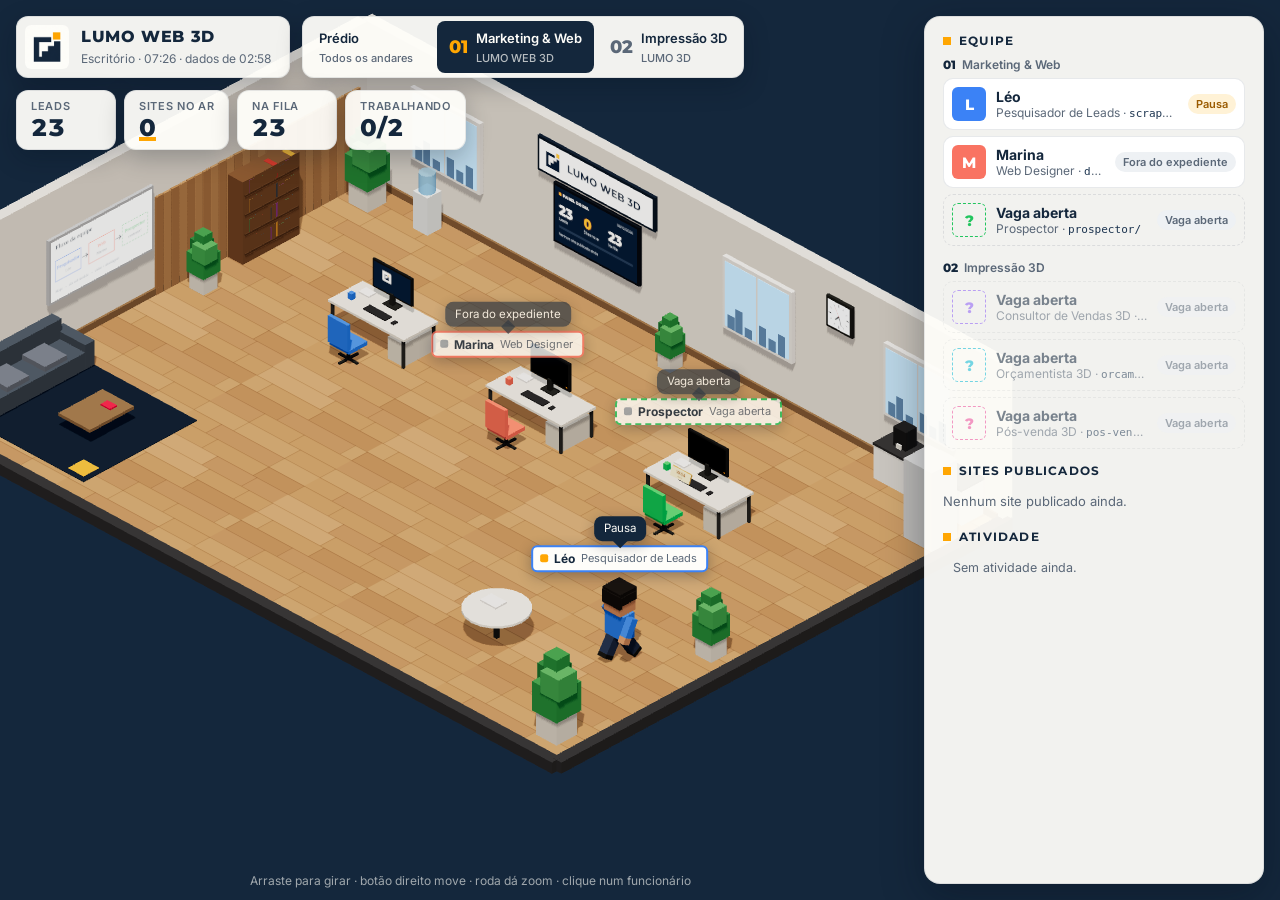
==== commit afcc68ce: "Escritório: atualiza página e dados" ====
--- a/escritorio/index.html
+++ b/escritorio/index.html
@@ -54,6 +54,7 @@
   <div id="detalhe" class="detalhe" hidden>
     <button class="fechar" aria-label="Fechar">×</button>
     <div class="conteudo"></div>
+    <div class="area-terminal"></div>
   </div>
 
   <p class="dica">Arraste para girar · botão direito move · roda dá zoom · clique num funcionário</p>
--- a/escritorio/estilo.css
+++ b/escritorio/estilo.css
@@ -226,3 +226,29 @@
 .placa-andar span { display: grid; font: 700 15px var(--titulo); }
 .placa-andar small { font: 500 12px Inter, sans-serif; color: var(--suave); }
 .grupo-andar, .grupo-andar > ul { grid-template-columns: minmax(0, 1fr); }
+
+/* ---------- Terminal do funcionário ---------- */
+.detalhe.com-terminal { width: min(580px, calc(100vw - 32px)); max-height: calc(100vh - 120px); }
+.terminal {
+  background: var(--marinho); color: var(--branco); border-radius: 10px; overflow: hidden;
+  font: 12.5px/1.5 ui-monospace, 'Cascadia Code', Consolas, monospace;
+  border: 1px solid rgba(20, 39, 60, 0.4); box-shadow: inset 0 0 0 1px rgba(255, 255, 255, 0.04);
+}
+.terminal .saida { height: 230px; overflow: auto; padding: 10px 12px 4px; white-space: pre-wrap; word-break: break-word; }
+.terminal .l-sistema { color: rgba(254, 253, 249, 0.6); }
+.terminal .l-comando { color: var(--laranja); }
+.terminal .l-erro { color: #ff9b9b; }
+.terminal .l-saida:has(+ .l-saida) { margin-bottom: 0; }
+.linha-comando {
+  display: flex; align-items: center; gap: 8px; padding: 8px 12px 10px;
+  border-top: 1px solid rgba(254, 253, 249, 0.08);
+}
+.linha-comando label { color: var(--laranja); white-space: nowrap; font-weight: 600; }
+.linha-comando input {
+  flex: 1; min-width: 0; background: transparent; border: 0; outline: none; color: var(--branco);
+  font: inherit; caret-color: var(--laranja);
+}
+.linha-comando input::placeholder { color: rgba(254, 253, 249, 0.35); }
+.terminal.rodando .linha-comando label::after { content: ' ⏵'; animation: piscar 1s steps(2) infinite; }
+@keyframes piscar { 50% { opacity: 0; } }
+@media (prefers-reduced-motion: reduce) { .terminal.rodando .linha-comando label::after { animation: none; } }
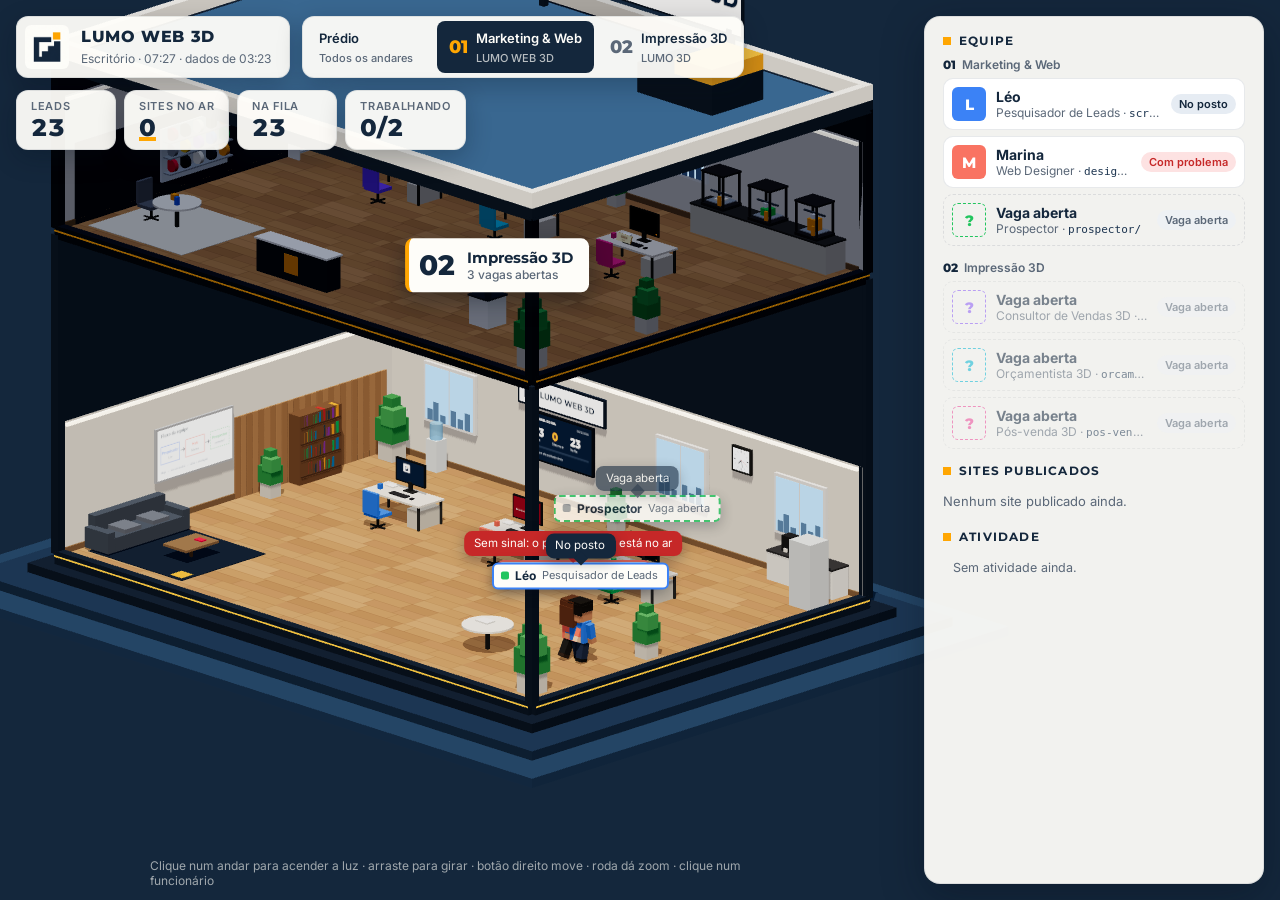
==== commit adc90cb8: "Escritório: atualiza página e dados" ====
--- a/escritorio/index.html
+++ b/escritorio/index.html
@@ -37,6 +37,10 @@
   </header>
 
   <aside class="painel">
+    <div id="expediente" class="expediente" hidden>
+      <div><b>Expediente</b><small id="expediente-texto"></small></div>
+      <button id="seletor-empresa" class="seletor" role="switch" aria-checked="true" aria-label="Expediente da empresa toda"></button>
+    </div>
     <section>
       <h2>Equipe</h2>
       <ul id="equipe" class="equipe"></ul>
@@ -57,7 +61,7 @@
     <div class="area-terminal"></div>
   </div>
 
-  <p class="dica">Arraste para girar · botão direito move · roda dá zoom · clique num funcionário</p>
+  <p class="dica">Clique num andar para acender a luz · arraste para girar · botão direito move · roda dá zoom · clique num funcionário</p>
   <p class="aviso-offline">Sem conexão com o servidor do escritório…</p>
 
   <script type="module" src="cena.js"></script>
--- a/escritorio/estilo.css
+++ b/escritorio/estilo.css
@@ -87,6 +87,7 @@
 .selo { font-size: 11px; font-weight: 600; padding: 3px 8px; border-radius: 999px; background: #eef1f4; color: var(--suave); white-space: nowrap; }
 .membro[data-estado='trabalhando'] .selo { background: #dcfce7; color: var(--ok); }
 .membro[data-estado='erro'] .selo { background: #fde2e2; color: var(--erro); }
+.membro[data-estado='plantao'] .selo { background: #e6ecf3; color: var(--marinho); }
 .membro[data-estado='ocioso'] .selo { background: #fff2d6; color: var(--pausa); }
 .membro[data-estado='vaga'] { border-style: dashed; background: transparent; }
 .membro[data-estado='vaga'] .avatar { background: transparent; border: 1.5px dashed var(--cor); color: var(--cor); }
@@ -127,6 +128,7 @@
   background: inherit; transform: translateX(-50%) rotate(45deg);
 }
 .etiqueta[data-estado='trabalhando'] .ponto { background: #22c55e; box-shadow: 0 0 0 0 #22c55e; animation: pulso 1.6s infinite; }
+.etiqueta[data-estado='plantao'] .ponto { background: #22c55e; }
 .etiqueta[data-estado='ocioso'] .ponto { background: var(--laranja); }
 .etiqueta[data-estado='erro'] .ponto { background: var(--erro); }
 .etiqueta[data-estado='erro'] .balao { background: var(--erro); }
@@ -184,6 +186,36 @@
   .dica { display: none; }
 }
 
+/* ---------- Seletores do expediente ---------- */
+.expediente {
+  flex: none; display: flex; align-items: center; justify-content: space-between; gap: 12px; padding: 12px 14px;
+  background: var(--marinho); color: var(--branco); border-radius: 10px;
+}
+.expediente[hidden] { display: none; }
+.expediente b { display: block; font: 800 15px var(--titulo); }
+.expediente small { display: block; margin-top: 2px; font-size: 12px; color: rgba(254, 253, 249, 0.72); }
+.expediente.encerrado small { color: var(--laranja); }
+/* O quadrado laranja da logo é o botão do seletor */
+.seletor {
+  flex: none; position: relative; width: 44px; height: 24px; padding: 0; cursor: pointer;
+  background: #aab4bf; border: 0; border-radius: 6px; transition: background 0.2s;
+}
+.seletor::after {
+  content: ''; position: absolute; top: 4px; left: 4px; width: 16px; height: 16px; border-radius: 3px;
+  background: var(--branco); transition: transform 0.2s;
+}
+.seletor[aria-checked='true'] { background: var(--marinho); }
+.seletor[aria-checked='true']::after { transform: translateX(20px); background: var(--laranja); }
+.seletor:focus-visible { outline: 2px solid var(--laranja); outline-offset: 2px; }
+.expediente .seletor { background: rgba(254, 253, 249, 0.28); }
+.expediente .seletor[aria-checked='true'] { background: rgba(254, 253, 249, 0.2); box-shadow: inset 0 0 0 1px rgba(254, 253, 249, 0.35); }
+.linha-membro { position: relative; }
+.linha-membro .seletor { position: absolute; z-index: 1; top: 50%; right: 8px; transform: translateY(-50%); width: 36px; height: 20px; }
+.linha-membro .seletor::after { top: 3px; left: 3px; width: 14px; height: 14px; }
+.linha-membro .seletor[aria-checked='true']::after { transform: translateX(16px); }
+.linha-membro .seletor + .membro { padding-right: 52px; }
+@media (prefers-reduced-motion: reduce) { .seletor, .seletor::after { transition: none; } }
+
 /* ---------- Andares do prédio ---------- */
 .andares {
   display: flex; gap: 4px; padding: 4px; margin-right: auto;
@@ -252,3 +284,82 @@
 .terminal.rodando .linha-comando label::after { content: ' ⏵'; animation: piscar 1s steps(2) infinite; }
 @keyframes piscar { 50% { opacity: 0; } }
 @media (prefers-reduced-motion: reduce) { .terminal.rodando .linha-comando label::after { animation: none; } }
+
+/* ---------- Filtros do Léo ---------- */
+.detalhe.com-terminal { width: min(680px, calc(100vw - 32px)); }
+.detalhe.com-terminal .conteudo h3, .detalhe.com-terminal .historico { display: none; }
+.detalhe.com-terminal .conteudo dl { grid-template-columns: auto 1fr auto 1fr; margin-bottom: 4px; }
+[hidden] { display: none !important; }
+.abas-leo { display: flex; gap: 4px; margin: 12px 0 10px; border-bottom: 2px solid var(--borda); }
+.abas-leo button {
+  padding: 8px 14px; border: 0; background: none; cursor: pointer; font: 700 13px var(--titulo); color: var(--suave);
+  border-bottom: 3px solid transparent; margin-bottom: -2px;
+}
+.abas-leo button[aria-selected='true'] { color: var(--marinho); border-bottom-color: var(--laranja); }
+.abas-leo button:focus-visible { outline: 2px solid var(--laranja); outline-offset: -2px; }
+
+.filtros { font-size: 13px; }
+.atalhos { display: flex; flex-wrap: wrap; align-items: center; gap: 6px; margin-bottom: 10px; }
+.atalhos span { color: var(--suave); font-size: 12px; }
+.atalhos button {
+  padding: 4px 10px; border-radius: 999px; border: 1px solid var(--borda); background: #fff; cursor: pointer; font-size: 12px;
+  transition: border-color 0.2s;
+}
+.atalhos button:hover, .atalhos button:focus-visible { border-color: var(--laranja); outline: none; }
+
+.grupo-filtro { border: 1px solid var(--borda); border-radius: 10px; background: #fff; margin-bottom: 8px; }
+.grupo-filtro summary { padding: 9px 12px; cursor: pointer; font: 700 13px var(--titulo); }
+.grupo-filtro summary:focus-visible { outline: 2px solid var(--laranja); outline-offset: -2px; border-radius: 10px; }
+.campos { display: grid; grid-template-columns: repeat(2, minmax(0, 1fr)); gap: 10px 12px; padding: 2px 12px 12px; }
+.campo { display: flex; flex-direction: column; gap: 4px; font-weight: 600; font-size: 12.5px; min-width: 0; }
+.campo.largo { grid-column: 1 / -1; }
+.campo small { font-weight: 400; color: var(--suave); font-size: 11.5px; }
+.campo input[type='text'], .campo input[type='number'], .campo select {
+  font: 400 13px Inter, sans-serif; color: var(--marinho); background: var(--branco); width: 100%; min-height: 34px;
+  padding: 6px 9px; border: 1px solid rgba(20, 39, 60, 0.25); border-radius: 7px;
+}
+.campo input:focus-visible, .campo select:focus-visible { outline: 2px solid var(--laranja); outline-offset: 0; border-color: var(--laranja); }
+.campo input::placeholder { color: #8b96a3; }
+.campo.caixa { flex-direction: row; align-items: center; gap: 8px; font-weight: 500; cursor: pointer; }
+.campo.caixa input { width: 16px; height: 16px; accent-color: var(--marinho); }
+.marcas { flex-direction: row; flex-wrap: wrap; gap: 6px; border: 0; padding: 0; margin: 0; }
+.marcas legend { padding: 0; margin-bottom: 6px; }
+.marcas label { cursor: pointer; }
+.marcas input { position: absolute; opacity: 0; width: 1px; height: 1px; }
+.marcas span {
+  display: block; padding: 5px 10px; border-radius: 6px; border: 1px solid rgba(20, 39, 60, 0.22); font-weight: 500; font-size: 12px;
+  transition: background 0.15s, color 0.15s;
+}
+.marcas input:checked + span { background: var(--marinho); border-color: var(--marinho); color: var(--branco); }
+.marcas input:focus-visible + span { outline: 2px solid var(--laranja); outline-offset: 1px; }
+.marcas small { width: 100%; }
+.aviso-filtro { margin: 0; font-weight: 400; font-size: 11.5px; line-height: 1.45; color: #34475c; background: #fff7e6; border-left: 3px solid var(--laranja); padding: 7px 10px; border-radius: 4px; }
+.linha-login { flex-direction: row; flex-wrap: wrap; align-items: center; gap: 10px; }
+.linha-login [data-login-estado] { color: var(--suave); }
+.linha-login [data-login-estado].conectado { color: var(--ok); }
+.linha-login small { width: 100%; }
+
+.erro-filtro { margin: 8px 0; padding: 8px 10px; border-radius: 6px; background: #fde2e2; color: var(--erro); font-size: 13px; }
+.acoes-filtro {
+  position: sticky; bottom: -18px; display: flex; flex-wrap: wrap; gap: 8px; padding: 10px 0 2px;
+  background: linear-gradient(transparent, var(--branco) 25%);
+}
+.botao-principal {
+  padding: 10px 18px; min-height: 44px; border: 0; border-radius: 8px; cursor: pointer;
+  background: var(--laranja); color: var(--marinho); font: 800 14px var(--titulo); transition: filter 0.15s;
+}
+.botao-principal:hover { filter: brightness(1.06); }
+.botao-principal:disabled { opacity: 0.6; cursor: progress; }
+.botao-secundario {
+  padding: 8px 14px; min-height: 40px; border-radius: 8px; cursor: pointer; background: #fff;
+  border: 1px solid rgba(20, 39, 60, 0.25); color: var(--marinho); font-weight: 600; font-size: 13px;
+}
+.botao-secundario:hover { border-color: var(--marinho); }
+.botao-secundario:disabled { opacity: 0.5; cursor: not-allowed; }
+.botao-principal:focus-visible, .botao-secundario:focus-visible { outline: 2px solid var(--marinho); outline-offset: 2px; }
+@media (max-width: 560px) {
+  .campos { grid-template-columns: minmax(0, 1fr); }
+  .detalhe.com-terminal .conteudo dl { grid-template-columns: auto 1fr; }
+}
+
+.detalhe.com-terminal { background: var(--branco); }
